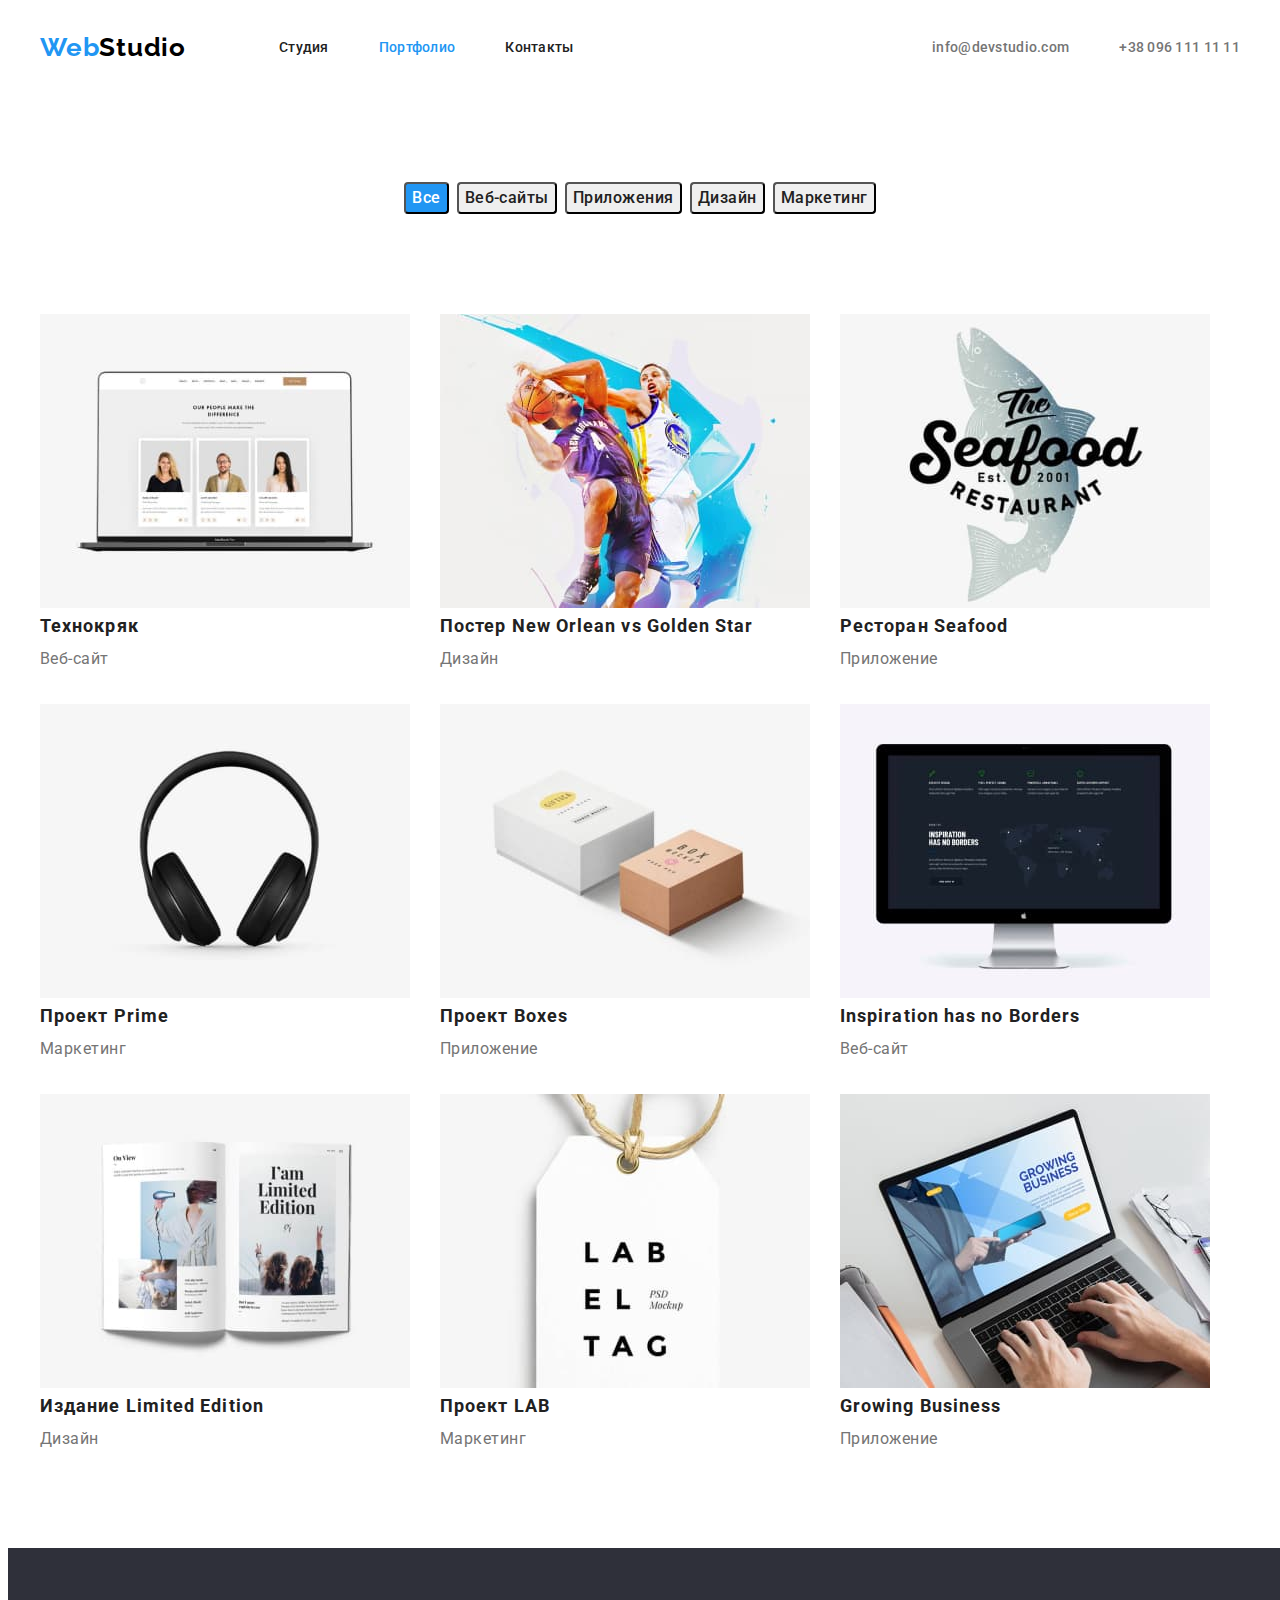
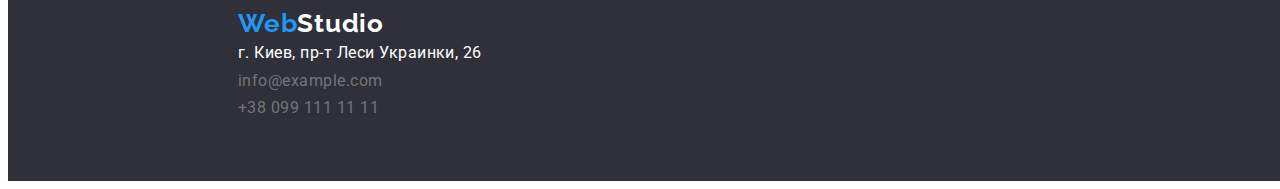
==== portfolio.html @ 3aa09c19 "дз3" ====
<!DOCTYPE html>
<html lang="ru">
  <head>
    <meta charset="UTF-8" />
    <meta http-equiv="X-UA-Compatible" content="IE=edge" />
    <meta name="viewport" content="width=<device-width>, initial-scale=1.0" />
    <title>Document</title>
    <link rel="preconnect" href="https://fonts.googleapis.com" />
    <link rel="preconnect" href="https://fonts.gstatic.com" crossorigin />
    <link
      href="https://fonts.googleapis.com/css2?family=Raleway:wght@700&family=Roboto:wght@400;500;700;900&display=swap"
      rel="stylesheet"
    />
    <link rel="stylesheet" href="./css/style.css" />
  </head>
  <body>
    <!--HEADER-->
    <header class="main-header">
      <div class="container main-header-container">
        <nav class="navigation">
          <a class="link logo" href="" lang="en"
            >Web<span class="logo-title">Studio</span></a
          >
          <ul class="menu list site-nav">
            <li class="menu-item">
              <a class="menu-link link" href="./index.html">Студия</a>
            </li>
            <li class="menu-item">
              <a class="menu-link link current" href="./portfolio.html"
                >Портфолио</a
              >
            </li>
            <li class="menu-item">
              <a class="menu-link link" href="">Контакты</a>
            </li>
          </ul>
        </nav>
        <ul class="list site-nav">
          <li class="menu-item">
            <a class="contacts link" href="mailto:info@devstudio.com"
              >info@devstudio.com</a
            >
          </li>
          <li class="menu-item">
            <a class="contacts link" href="tel:+380961111111"
              >+38 096 111 11 11</a
            >
          </li>
        </ul>
      </div>
    </header>
    <main>
      <section>
        <h1 hidden>Портфолио</h1>
        <div class="menu-container">
          <ul class="list flex-list">
            <li class="flex-item">
              <button type="button" class="btn-active current-1">Все</button>
            </li>
            <li class="flex-item">
              <button type="button" class="btn-active">Веб-сайты</button>
            </li>
            <li class="flex-item">
              <button type="button" class="btn-active">Приложения</button>
            </li>
            <li class="flex-item">
              <button type="button" class="btn-active">Дизайн</button>
            </li>
            <li class="flex-item">
              <button type="button" class="btn-active">Маркетинг</button>
            </li>
          </ul>
        </div>

        <div class="test-container">
          <ul class="list flex-container">
            <li class="flex-element">
              <img
                src="./images/portfolio/project1.jpg"
                alt="Технокряк"
                width="370"
                height="294"
              />
              <h2 class="list-title">Технокряк</h2>
              <p class="list-description">Веб-сайт</p>
            </li>
            <li class="flex-element">
              <img
                src="./images/portfolio/project2.jpg"
                alt="Постер"
                width="370"
                height="294"
              />
              <h2 class="list-title">
                Постер <span lang="en">New Orlean vs Golden Star</span>
              </h2>
              <p class="list-description">Дизайн</p>
            </li>

            <li class="flex-element">
              <img
                src="./images/portfolio/project3.jpg"
                alt="Ресторан"
                width="370"
                height="294"
              />
              <h2 class="list-title">
                Ресторан<span lang="en"> Seafood</span>
              </h2>
              <p class="list-description">Приложение</p>
            </li>
            <li class="flex-element">
              <img
                src="./images/portfolio/project4.jpg"
                alt="Наушники"
                width="370"
                height="294"
              />
              <h2 class="list-title">Проект <span lang="en">Prime</span></h2>
              <p class="list-description">Маркетинг</p>
            </li>
            <li class="flex-element">
              <img
                src="./images/portfolio/project5.jpg"
                alt="Коробочки"
                width="370"
                height="294"
              />
              <h2 class="list-title">Проект <span lang="en">Boxes</span></h2>
              <p class="list-description">Приложение</p>
            </li>
            <li class="flex-element">
              <img
                src="./images/portfolio/project6.jpg"
                alt="Монитор"
                width="370"
                height="294"
              />
              <h2 class="list-title" lang="en">Inspiration has no Borders</h2>
              <p class="list-description">Веб-сайт</p>
            </li>
            <li class="flex-element">
              <img
                src="./images/portfolio/project7.jpg"
                alt="Книга"
                width="370"
                height="294"
              />
              <h2 class="list-title">
                Издание<span lang="en"> Limited Edition</span>
              </h2>
              <p class="list-description">Дизайн</p>
            </li>
            <li class="flex-element">
              <img
                src="./images/portfolio/project8.jpg"
                alt="Бирка"
                width="370"
                height="294"
              />
              <h2 class="list-title">Проект <span lang="en">LAB</span></h2>
              <p class="list-description">Маркетинг</p>
            </li>
            <li class="flex-element">
              <img
                src="./images/portfolio/project9.jpg"
                alt="Ноутбук"
                width="370"
                height="294"
              />
              <h2 lang="en" class="list-title">Growing Business</h2>
              <p class="list-description">Приложение</p>
            </li>
          </ul>
        </div>
      </section>
    </main>
    <footer class="bottom container">
      <address>
        <a class="link logo logo-footer" href="" lang="en"
          >Web<span class="logo-title-white">Studio</span></a
        >
        <ul class="list">
          <li class="logo-list">
            <a
              class="link section-description section-description-black"
              href="https://goo.gl/maps/r5gBS1qjFHv6yzp58"
              target="_blank"
              rel="noopener noreferrer"
              >г. Киев, пр-т Леси Украинки, 26</a
            >
          </li>
          <li>
            <a class="link section-description" href="mailto:info@example.com"
              >info@example.com</a
            >
          </li>
          <li>
            <a class="link section-description" href="tel:+380991111111"
              >+38 099 111 11 11</a
            >
          </li>
        </ul>
      </address>
    </footer>
  </body>
</html>
---- css/style.css ----
:root {
  --accent-color: #2196f3;
  --primary-font: "Roboto", sans-serif;
  --secondary-font: "Raleway", sans-serif;
  --primary-text-color: #212121;
  --accent-color-logo: #2196f3;
  --secondary-color: #ffffff;
  --contacts-color: #757575;
}
h1,
h2,
h3,
h4,
p {
  margin-top: 0;
  margin-bottom: 0;
}
ul,
ol {
  margin-top: 0;
  margin-bottom: 0;
  padding-left: 0;
}
img {
  display: block;
}
button {
  cursor: pointer;
}
.list {
  list-style: none;
}
.link {
  text-decoration: none;
}
body {
  font-family: var(--primary-font);
  font-size: 14px;
  color: var(--primary-text-color);
}
.container {
  width: 1200px;
  margin-left: auto;
  margin-right: auto;
  padding-left: 15px;
  padding-right: 15px;
}
.main-header {
  padding-top: 24px;
  padding-bottom: 25px;
}
.main-header-container {
  display: flex;
  align-items: center;
}
.navigation {
  display: flex;
  align-items: center;
}
.list-contacts {
  margin-left: auto;
}
.menu {
  display: flex;
  align-items: center;
}
.logo {
  font-family: var(--secondary-font);
  font-style: normal;
  font-weight: 700;
  font-size: 26px;
  line-height: 1.19;
  letter-spacing: 0.03em;
  color: var(--accent-color-logo);
  margin-right: 93px;
}
.site-nav {
  display: flex;
  margin-left: auto;
}
.menu-item:not(:last-child) {
  margin-right: 50px;
}
.menu-link {
  font-weight: 500;
  font-size: 14px;
  line-height: 1.14;
  letter-spacing: 0.02em;
  color: var(--primary-text-color);
}
.menu-link:hover,
.menu-link:focus,
.contacts:hover,
.contacts:focus {
  color: var(--accent-color);
}
.contacts {
  font-weight: 500;
  line-height: 1.14;
  letter-spacing: 0.02em;
  color: var(--contacts-color);
}
.hero {
  background: #2f303a;
  width: 1600px;
  min-height: 600px;
}
.hero-descrription {
  display: flex;
  justify-content: center;
}
.main-title {
  font-family: var(--primary-font);
  font-style: normal;
  font-weight: 900;
  font-size: 44px;
  line-height: 1.37;
  text-align: center;
  letter-spacing: 0.06em;
  text-transform: uppercase;
  color: var(--secondary-color);
}
.modal-btn {
  padding-top: 10px;
  padding-bottom: 10px;
  padding-left: 32px;
  padding-right: 32px;
  font-family: inherit;
  font-weight: 700;
  font-size: 16px;
  line-height: 1.88;
  letter-spacing: 0.06em;
  color: var(--secondary-color);
  background: var(--accent-color);
  box-shadow: 0px 4px 4px rgba(0, 0, 0, 0.15);
  border-radius: 4px;
}
.modal-btn:hover,
.modal-btn:focus {
  background: #188ce8;
}
.list-header {
  font-weight: 700;
  font-size: 36px;
  line-height: 1.17;
  letter-spacing: 0.03em;
}
.section-title {
  font-family: var(--primary-font);
  font-style: normal;
  font-weight: 700;
  font-size: 14px;
  line-height: 1.14;
  letter-spacing: 0.03em;
  text-transform: uppercase;
  color: var(--primary-text-color);
  margin-bottom: 10px;
}
.section-description {
  font-family: var(--primary-font);
  font-weight: 400;
  font-style: normal;
  font-size: 16px;
  line-height: 1.71;
  letter-spacing: 0.03em;
  color: var(--contacts-color);
  padding-left: 215px;
  margin-bottom: 9px;
}
.section-description-black {
  color: var(--secondary-color);
  font-style: normal;
}
.bottom {
  width: 1600px;
  background: #2f303a;
  justify-content: flex-start;
  margin-top: 94px;
  padding-top: 60px;
  padding-bottom: 60px;
}
.subtitle {
  font-style: normal;
  font-weight: 500;
  font-size: 16px;
  line-height: 1.19;
  text-align: center;
  letter-spacing: 0.03em;
}
.about {
  line-height: 1.19;
  text-align: center;
}
.btn-active {
  font-family: inherit;
  font-weight: 500;
  font-size: 16px;
  line-height: 1.63;
  letter-spacing: 0.03em;
  color: var(--primary-text-color);
  border-radius: 4px;
  margin-bottom: 50px;
}
button:hover,
button:focus {
  color: var(--secondary-color);
  background: var(--accent-color);
}
.logo-title {
  font-family: var(--secondary-font);
  font-style: normal;
  font-weight: 700;
  font-size: 26px;
  line-height: 1.19;
  letter-spacing: 0.03em;
  color: #000000;
}
.logo-title-white {
  font-family: var(--secondary-font);
  font-style: normal;
  font-weight: 700;
  font-size: 26px;
  line-height: 1.19;
  letter-spacing: 0.03em;
  color: #ffffff;
}
.logo-footer {
  margin-left: 215px;
  margin-bottom: 20px;
}
.current {
  color: #2196f3;
}
.current-1 {
  background: var(--accent-color);
  color: var(--secondary-color);
}

.list-title {
  font-family: var(--primary-font);
  font-style: normal;
  font-weight: 700;
  font-size: 18px;
  line-height: 2;
  letter-spacing: 0.06em;
  color: var(--primary-text-color);
}
.list-description {
  font-family: var(--primary-font);
  font-style: normal;
  font-weight: 400;
  font-size: 16px;
  line-height: 1.88;
  letter-spacing: 0.03em;
  color: var(--contacts-color);
}
.menu-container {
}
.flex-list {
  display: flex;
  flex-wrap: nowrap;
  justify-content: center;
  margin-top: 94px;
}
.flex-item {
  margin-right: 8px;
}
.flex-item:last-child {
  margin-right: 0;
}
.test-container {
  width: 1200px;
  padding-left: 15px;
  padding-right: 15px;
  margin-left: auto;
  margin-right: auto;
}
.flex-container {
  display: flex;
  flex-wrap: wrap;
  margin-top: 50px;
}
.flex-element {
  width: 370px;
  margin-right: 30px;
  margin-bottom: 30px;
}
.flex-element:nth-child(3n) {
  margin-right: 0;
}
.flex-element:nth-last-child(-n + 3) {
  margin-bottom: 0;
}
.header {
  display: flex;
}
.logo-list {
  margin-right: auto;
}
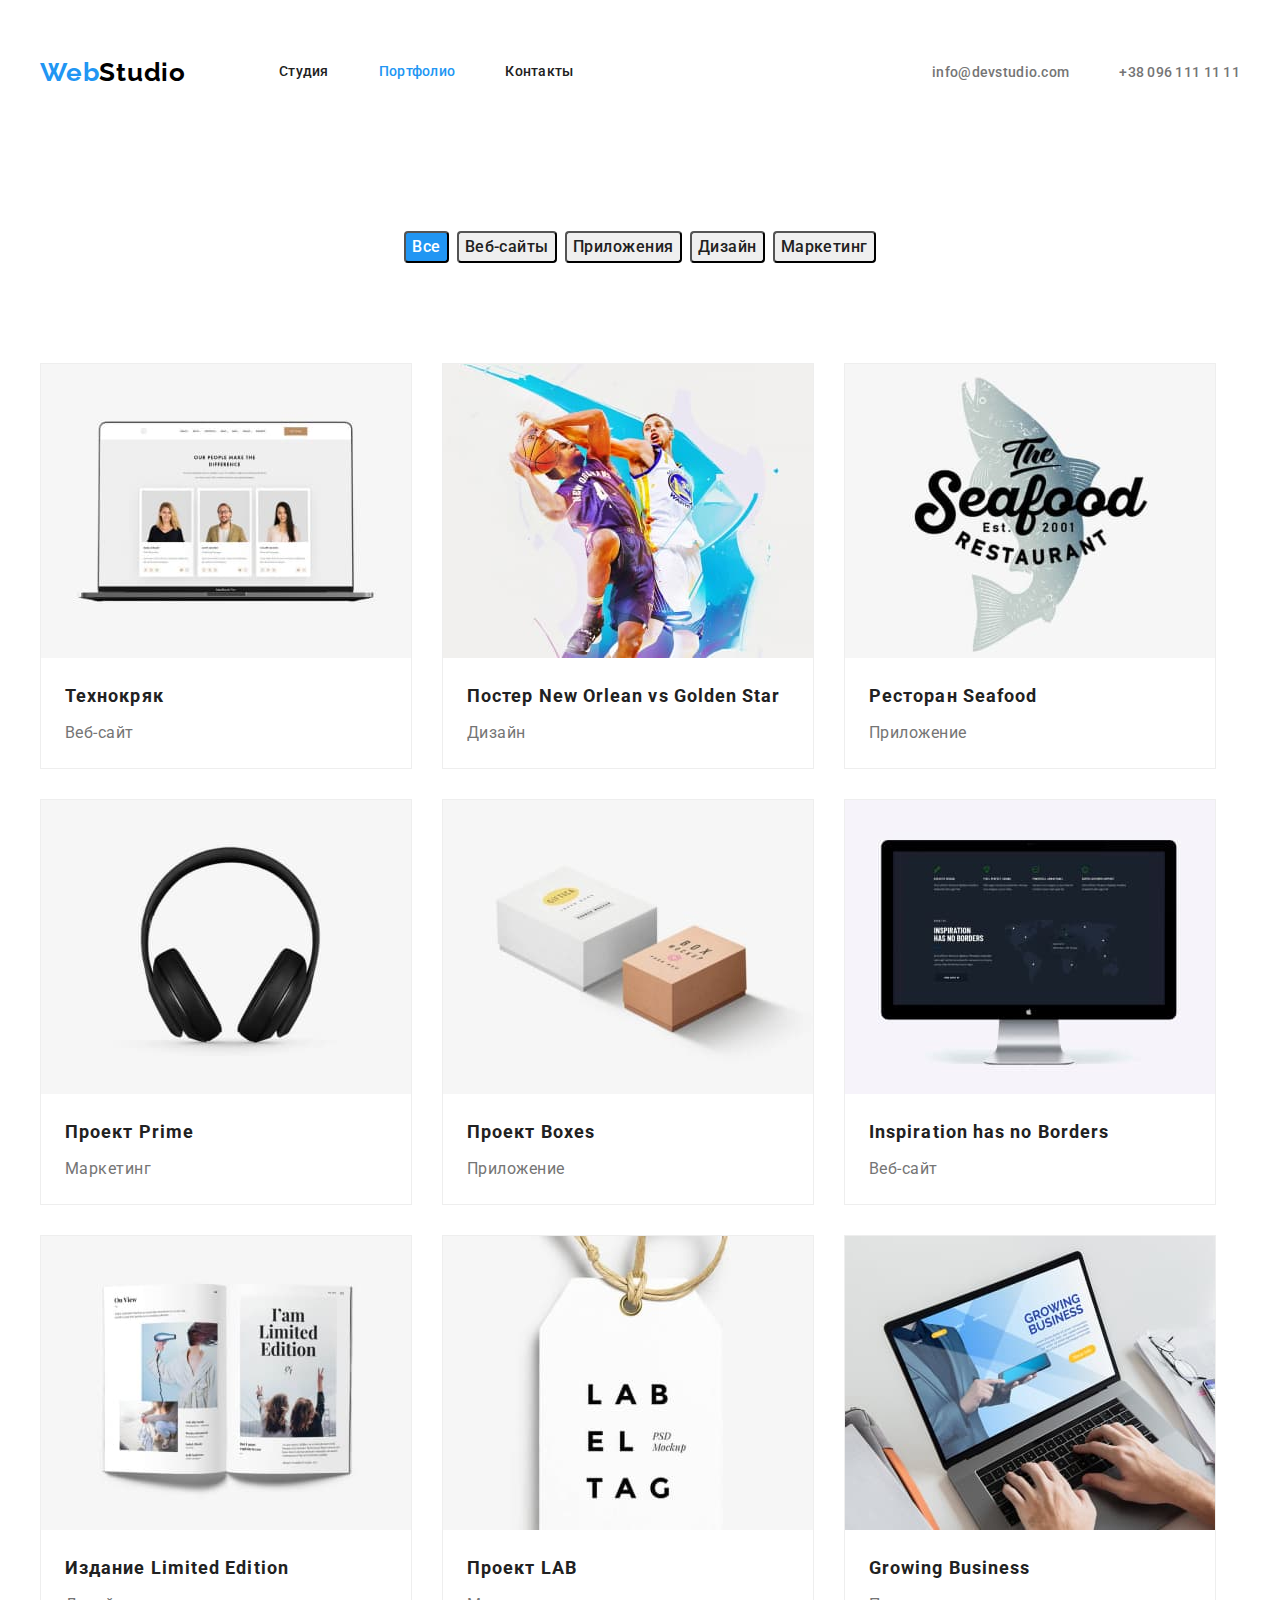
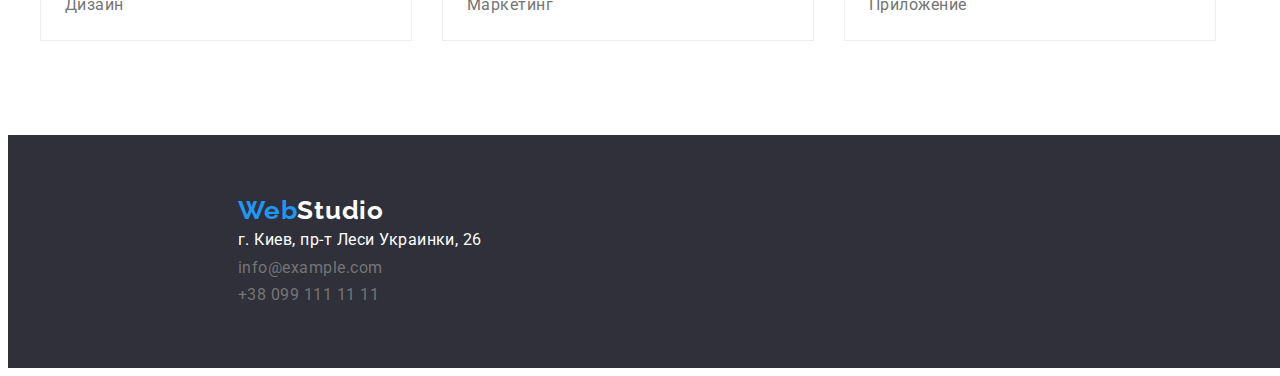
==== commit 03bfa24e: "на проверку" ====
--- a/portfolio.html
+++ b/portfolio.html
@@ -72,7 +72,7 @@
           </ul>
         </div>
 
-        <div class="test-container">
+        <div class="container">
           <ul class="list flex-container">
             <li class="flex-element">
               <img
@@ -81,8 +81,10 @@
                 width="370"
                 height="294"
               />
-              <h2 class="list-title">Технокряк</h2>
-              <p class="list-description">Веб-сайт</p>
+              <div class="portfolio-text">
+                <h2 class="list-title">Технокряк</h2>
+                <p class="list-description">Веб-сайт</p>
+              </div>
             </li>
             <li class="flex-element">
               <img
@@ -91,10 +93,12 @@
                 width="370"
                 height="294"
               />
-              <h2 class="list-title">
-                Постер <span lang="en">New Orlean vs Golden Star</span>
-              </h2>
-              <p class="list-description">Дизайн</p>
+              <div class="portfolio-text">
+                <h2 class="list-title">
+                  Постер <span lang="en">New Orlean vs Golden Star</span>
+                </h2>
+                <p class="list-description">Дизайн</p>
+              </div>
             </li>
 
             <li class="flex-element">
@@ -104,10 +108,12 @@
                 width="370"
                 height="294"
               />
-              <h2 class="list-title">
-                Ресторан<span lang="en"> Seafood</span>
-              </h2>
-              <p class="list-description">Приложение</p>
+              <div class="portfolio-text">
+                <h2 class="list-title">
+                  Ресторан<span lang="en"> Seafood</span>
+                </h2>
+                <p class="list-description">Приложение</p>
+              </div>
             </li>
             <li class="flex-element">
               <img
@@ -116,8 +122,10 @@
                 width="370"
                 height="294"
               />
-              <h2 class="list-title">Проект <span lang="en">Prime</span></h2>
-              <p class="list-description">Маркетинг</p>
+              <div class="portfolio-text">
+                <h2 class="list-title">Проект <span lang="en">Prime</span></h2>
+                <p class="list-description">Маркетинг</p>
+              </div>
             </li>
             <li class="flex-element">
               <img
@@ -126,8 +134,10 @@
                 width="370"
                 height="294"
               />
-              <h2 class="list-title">Проект <span lang="en">Boxes</span></h2>
-              <p class="list-description">Приложение</p>
+              <div class="portfolio-text">
+                <h2 class="list-title">Проект <span lang="en">Boxes</span></h2>
+                <p class="list-description">Приложение</p>
+              </div>
             </li>
             <li class="flex-element">
               <img
@@ -136,8 +146,10 @@
                 width="370"
                 height="294"
               />
-              <h2 class="list-title" lang="en">Inspiration has no Borders</h2>
-              <p class="list-description">Веб-сайт</p>
+              <div class="portfolio-text">
+                <h2 class="list-title" lang="en">Inspiration has no Borders</h2>
+                <p class="list-description">Веб-сайт</p>
+              </div>
             </li>
             <li class="flex-element">
               <img
@@ -146,10 +158,12 @@
                 width="370"
                 height="294"
               />
-              <h2 class="list-title">
-                Издание<span lang="en"> Limited Edition</span>
-              </h2>
-              <p class="list-description">Дизайн</p>
+              <div class="portfolio-text">
+                <h2 class="list-title">
+                  Издание<span lang="en"> Limited Edition</span>
+                </h2>
+                <p class="list-description">Дизайн</p>
+              </div>
             </li>
             <li class="flex-element">
               <img
@@ -158,8 +172,10 @@
                 width="370"
                 height="294"
               />
-              <h2 class="list-title">Проект <span lang="en">LAB</span></h2>
-              <p class="list-description">Маркетинг</p>
+              <div class="portfolio-text">
+                <h2 class="list-title">Проект <span lang="en">LAB</span></h2>
+                <p class="list-description">Маркетинг</p>
+              </div>
             </li>
             <li class="flex-element">
               <img
@@ -168,8 +184,10 @@
                 width="370"
                 height="294"
               />
-              <h2 lang="en" class="list-title">Growing Business</h2>
-              <p class="list-description">Приложение</p>
+              <div class="portfolio-text">
+                <h2 lang="en" class="list-title">Growing Business</h2>
+                <p class="list-description">Приложение</p>
+              </div>
             </li>
           </ul>
         </div>
@@ -183,7 +201,7 @@
         <ul class="list">
           <li class="logo-list">
             <a
-              class="link section-description section-description-black"
+              class="link section-description section-description-black logo-footer"
               href="https://goo.gl/maps/r5gBS1qjFHv6yzp58"
               target="_blank"
               rel="noopener noreferrer"
@@ -191,12 +209,16 @@
             >
           </li>
           <li>
-            <a class="link section-description" href="mailto:info@example.com"
+            <a
+              class="link section-description logo-footer"
+              href="mailto:info@example.com"
               >info@example.com</a
             >
           </li>
           <li>
-            <a class="link section-description" href="tel:+380991111111"
+            <a
+              class="link section-description logo-footer"
+              href="tel:+380991111111"
               >+38 099 111 11 11</a
             >
           </li>
--- a/css/style.css
+++ b/css/style.css
@@ -45,6 +45,10 @@
   padding-left: 15px;
   padding-right: 15px;
 }
+.section {
+  padding-top: 94px;
+  padding-bottom: 94px;
+}
 .main-header {
   padding-top: 24px;
   padding-bottom: 25px;
@@ -82,6 +86,8 @@
   margin-right: 50px;
 }
 .menu-link {
+  padding: 32px 0;
+  display: block;
   font-weight: 500;
   font-size: 14px;
   line-height: 1.14;
@@ -95,6 +101,7 @@
   color: var(--accent-color);
 }
 .contacts {
+  padding: 32px 0;
   font-weight: 500;
   line-height: 1.14;
   letter-spacing: 0.02em;
@@ -104,6 +111,8 @@
   background: #2f303a;
   width: 1600px;
   min-height: 600px;
+  margin-left: auto;
+  margin-right: auto;
 }
 .hero-descrription {
   display: flex;
@@ -119,6 +128,8 @@
   letter-spacing: 0.06em;
   text-transform: uppercase;
   color: var(--secondary-color);
+  margin-top: 200px;
+  margin-bottom: 30px;
 }
 .modal-btn {
   padding-top: 10px;
@@ -129,6 +140,8 @@
   font-weight: 700;
   font-size: 16px;
   line-height: 1.88;
+  display: block;
+  margin: 0 auto;
   letter-spacing: 0.06em;
   color: var(--secondary-color);
   background: var(--accent-color);
@@ -139,11 +152,21 @@
 .modal-btn:focus {
   background: #188ce8;
 }
+.container-team {
+  width: 1600px;
+  margin-left: auto;
+  margin-right: auto;
+  padding-left: 15px;
+  padding-right: 15px;
+  background-color: #f5f4fa;
+}
 .list-header {
   font-weight: 700;
   font-size: 36px;
   line-height: 1.17;
   letter-spacing: 0.03em;
+  text-align: center;
+  margin-top: 94px;
 }
 .section-title {
   font-family: var(--primary-font);
@@ -164,7 +187,6 @@
   line-height: 1.71;
   letter-spacing: 0.03em;
   color: var(--contacts-color);
-  padding-left: 215px;
   margin-bottom: 9px;
 }
 .section-description-black {
@@ -175,7 +197,6 @@
   width: 1600px;
   background: #2f303a;
   justify-content: flex-start;
-  margin-top: 94px;
   padding-top: 60px;
   padding-bottom: 60px;
 }
@@ -186,6 +207,7 @@
   line-height: 1.19;
   text-align: center;
   letter-spacing: 0.03em;
+  margin-bottom: 10px;
 }
 .about {
   line-height: 1.19;
@@ -244,6 +266,7 @@
   line-height: 2;
   letter-spacing: 0.06em;
   color: var(--primary-text-color);
+  margin-bottom: 4px;
 }
 .list-description {
   font-family: var(--primary-font);
@@ -268,22 +291,18 @@
 .flex-item:last-child {
   margin-right: 0;
 }
-.test-container {
-  width: 1200px;
-  padding-left: 15px;
-  padding-right: 15px;
-  margin-left: auto;
-  margin-right: auto;
-}
 .flex-container {
   display: flex;
   flex-wrap: wrap;
   margin-top: 50px;
+  margin-bottom: 94px;
 }
 .flex-element {
   width: 370px;
   margin-right: 30px;
   margin-bottom: 30px;
+  background: #ffffff;
+  border: 1px solid #eeeeee;
 }
 .flex-element:nth-child(3n) {
   margin-right: 0;
@@ -291,9 +310,47 @@
 .flex-element:nth-last-child(-n + 3) {
   margin-bottom: 0;
 }
+.flex-element-item {
+  display: block;
+  text-align: start;
+}
+.flex-element-link {
+  width: 270px;
+  margin-right: 30px;
+}
+.flex-element-link:nth-child(4n) {
+  margin-right: 0;
+}
 .header {
   display: flex;
 }
 .logo-list {
   margin-right: auto;
 }
+.flex-container-list {
+  display: flex;
+  flex-wrap: nowrap;
+  margin-top: 50px;
+}
+.flex-element-list {
+  width: 270px;
+  margin-right: 30px;
+  margin-top: 50px;
+  box-shadow: 0px 4px 4px rgba(0, 0, 0, 0.25), 0px 4px 4px rgba(0, 0, 0, 0.25),
+    0px 1px 3px rgba(0, 0, 0, 0.12);
+  border-radius: 0px 0px 4px 4px;
+}
+.flex-element-list:nth-child(4n) {
+  margin-right: 0;
+}
+.text-box {
+  display: block;
+  text-align: center;
+  padding-top: 30px;
+  padding-bottom: 30px;
+}
+.portfolio-text {
+  padding-top: 20px;
+  padding-bottom: 20px;
+  padding-left: 24px;
+}
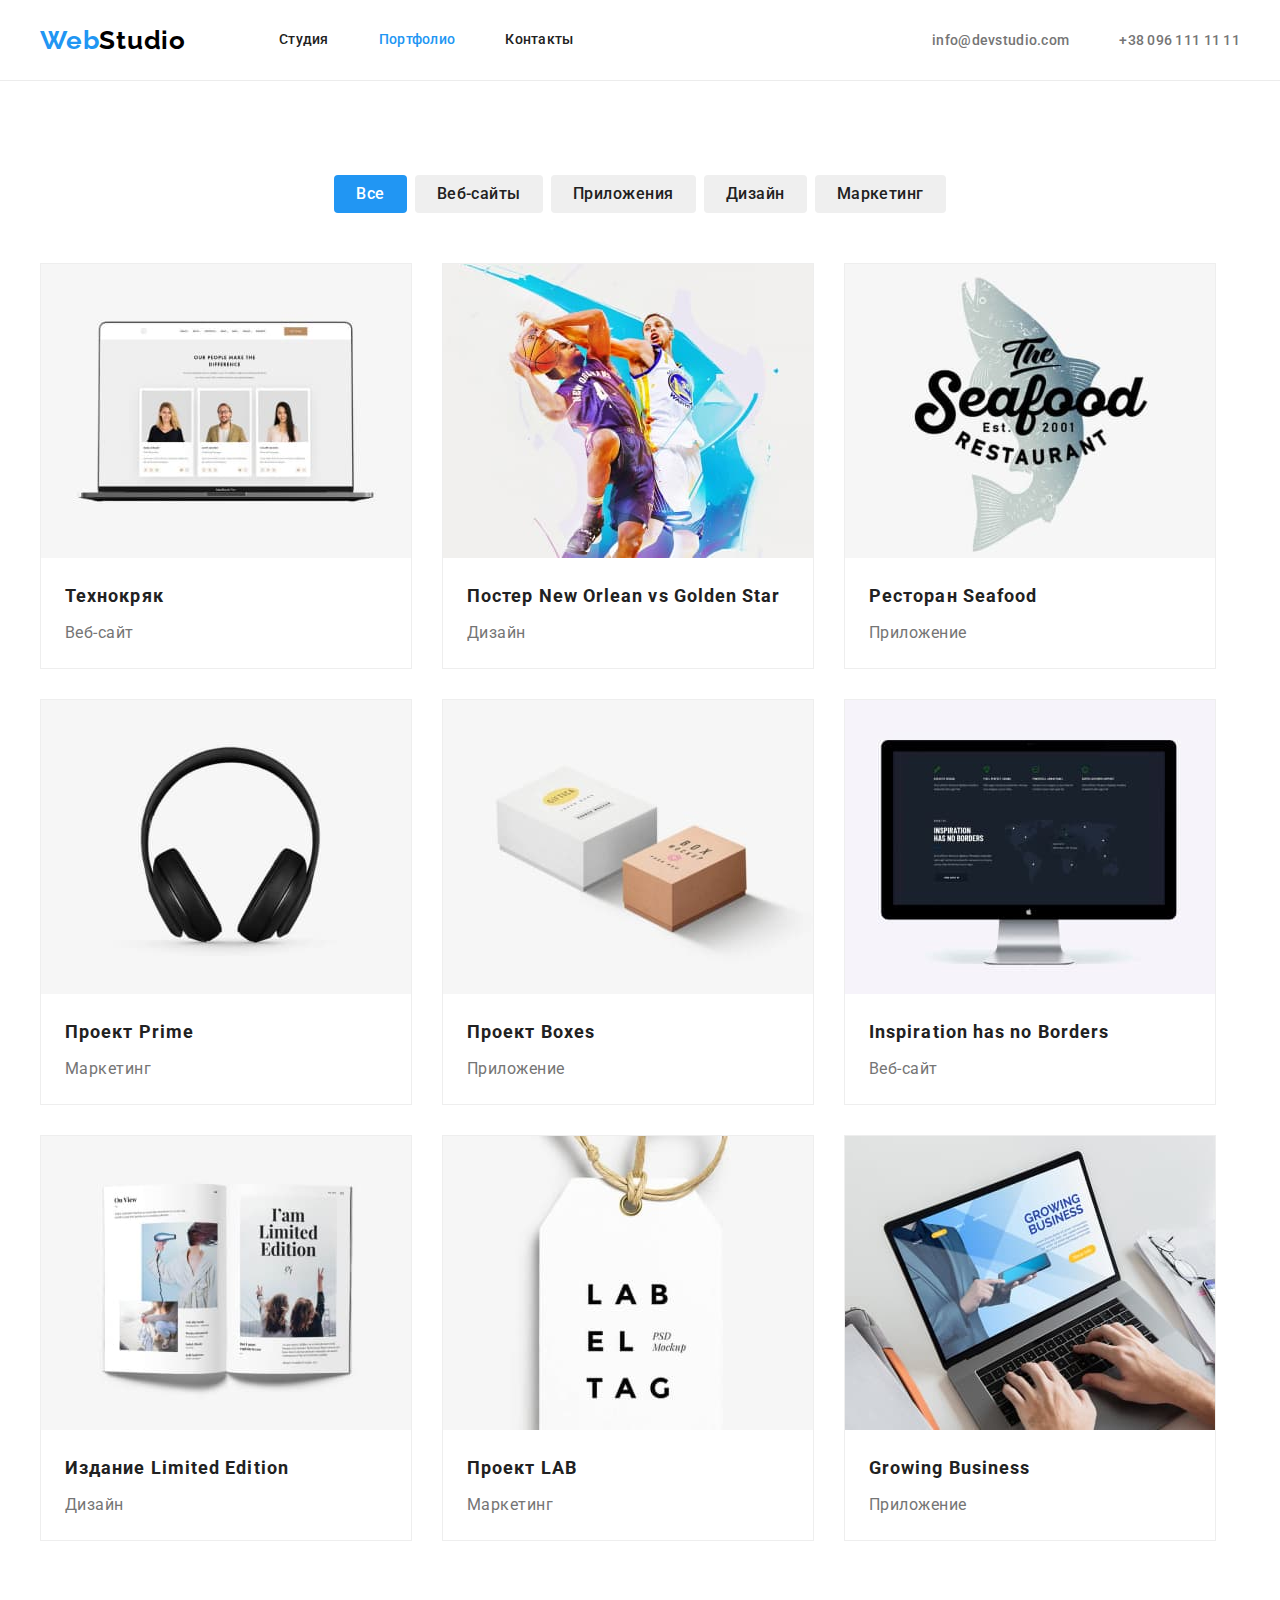
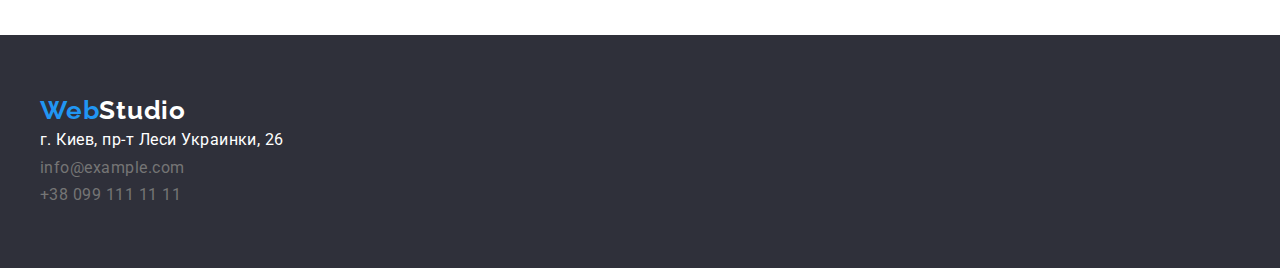
==== commit 14f5d7df: "правки от ментора" ====
--- a/portfolio.html
+++ b/portfolio.html
@@ -50,7 +50,7 @@
       </div>
     </header>
     <main>
-      <section>
+      <section class="section">
         <h1 hidden>Портфолио</h1>
         <div class="menu-container">
           <ul class="list flex-list">
@@ -193,37 +193,39 @@
         </div>
       </section>
     </main>
-    <footer class="bottom container">
-      <address>
-        <a class="link logo logo-footer" href="" lang="en"
-          >Web<span class="logo-title-white">Studio</span></a
-        >
-        <ul class="list">
-          <li class="logo-list">
-            <a
-              class="link section-description section-description-black logo-footer"
-              href="https://goo.gl/maps/r5gBS1qjFHv6yzp58"
-              target="_blank"
-              rel="noopener noreferrer"
-              >г. Киев, пр-т Леси Украинки, 26</a
-            >
-          </li>
-          <li>
-            <a
-              class="link section-description logo-footer"
-              href="mailto:info@example.com"
-              >info@example.com</a
-            >
-          </li>
-          <li>
-            <a
-              class="link section-description logo-footer"
-              href="tel:+380991111111"
-              >+38 099 111 11 11</a
-            >
-          </li>
-        </ul>
-      </address>
+    <footer class="bottom">
+      <div class="container">
+        <address>
+          <a class="link logo logo-footer" href="" lang="en"
+            >Web<span class="logo-title-white">Studio</span></a
+          >
+          <ul class="list">
+            <li class="logo-list">
+              <a
+                class="link section-description section-description-black logo-footer"
+                href="https://goo.gl/maps/r5gBS1qjFHv6yzp58"
+                target="_blank"
+                rel="noopener noreferrer"
+                >г. Киев, пр-т Леси Украинки, 26</a
+              >
+            </li>
+            <li>
+              <a
+                class="link section-description logo-footer"
+                href="mailto:info@example.com"
+                >info@example.com</a
+              >
+            </li>
+            <li>
+              <a
+                class="link section-description logo-footer"
+                href="tel:+380991111111"
+                >+38 099 111 11 11</a
+              >
+            </li>
+          </ul>
+        </address>
+      </div>
     </footer>
   </body>
 </html>
--- a/css/style.css
+++ b/css/style.css
@@ -34,6 +34,7 @@
   text-decoration: none;
 }
 body {
+  margin: 0;
   font-family: var(--primary-font);
   font-size: 14px;
   color: var(--primary-text-color);
@@ -50,8 +51,7 @@
   padding-bottom: 94px;
 }
 .main-header {
-  padding-top: 24px;
-  padding-bottom: 25px;
+  border-bottom: 1px solid #ececec;
 }
 .main-header-container {
   display: flex;
@@ -108,9 +108,9 @@
   color: var(--contacts-color);
 }
 .hero {
+  padding: 200px 0;
   background: #2f303a;
-  width: 1600px;
-  min-height: 600px;
+  max-width: 1600px;
   margin-left: auto;
   margin-right: auto;
 }
@@ -122,13 +122,13 @@
   font-family: var(--primary-font);
   font-style: normal;
   font-weight: 900;
+  max-width: 650px;
   font-size: 44px;
   line-height: 1.37;
   text-align: center;
-  letter-spacing: 0.06em;
+  margin: 0 auto;
   text-transform: uppercase;
   color: var(--secondary-color);
-  margin-top: 200px;
   margin-bottom: 30px;
 }
 .modal-btn {
@@ -166,7 +166,6 @@
   line-height: 1.17;
   letter-spacing: 0.03em;
   text-align: center;
-  margin-top: 94px;
 }
 .section-title {
   font-family: var(--primary-font);
@@ -194,7 +193,6 @@
   font-style: normal;
 }
 .bottom {
-  width: 1600px;
   background: #2f303a;
   justify-content: flex-start;
   padding-top: 60px;
@@ -217,11 +215,12 @@
   font-family: inherit;
   font-weight: 500;
   font-size: 16px;
+  border: none;
+  padding: 6px 22px;
   line-height: 1.63;
   letter-spacing: 0.03em;
   color: var(--primary-text-color);
   border-radius: 4px;
-  margin-bottom: 50px;
 }
 button:hover,
 button:focus {
@@ -247,7 +246,7 @@
   color: #ffffff;
 }
 .logo-footer {
-  margin-left: 215px;
+  margin-right: auto;
   margin-bottom: 20px;
 }
 .current {
@@ -283,7 +282,6 @@
   display: flex;
   flex-wrap: nowrap;
   justify-content: center;
-  margin-top: 94px;
 }
 .flex-item {
   margin-right: 8px;
@@ -295,7 +293,6 @@
   display: flex;
   flex-wrap: wrap;
   margin-top: 50px;
-  margin-bottom: 94px;
 }
 .flex-element {
   width: 370px;
@@ -333,6 +330,7 @@
   margin-top: 50px;
 }
 .flex-element-list {
+  background-color: #fff;
   width: 270px;
   margin-right: 30px;
   margin-top: 50px;
